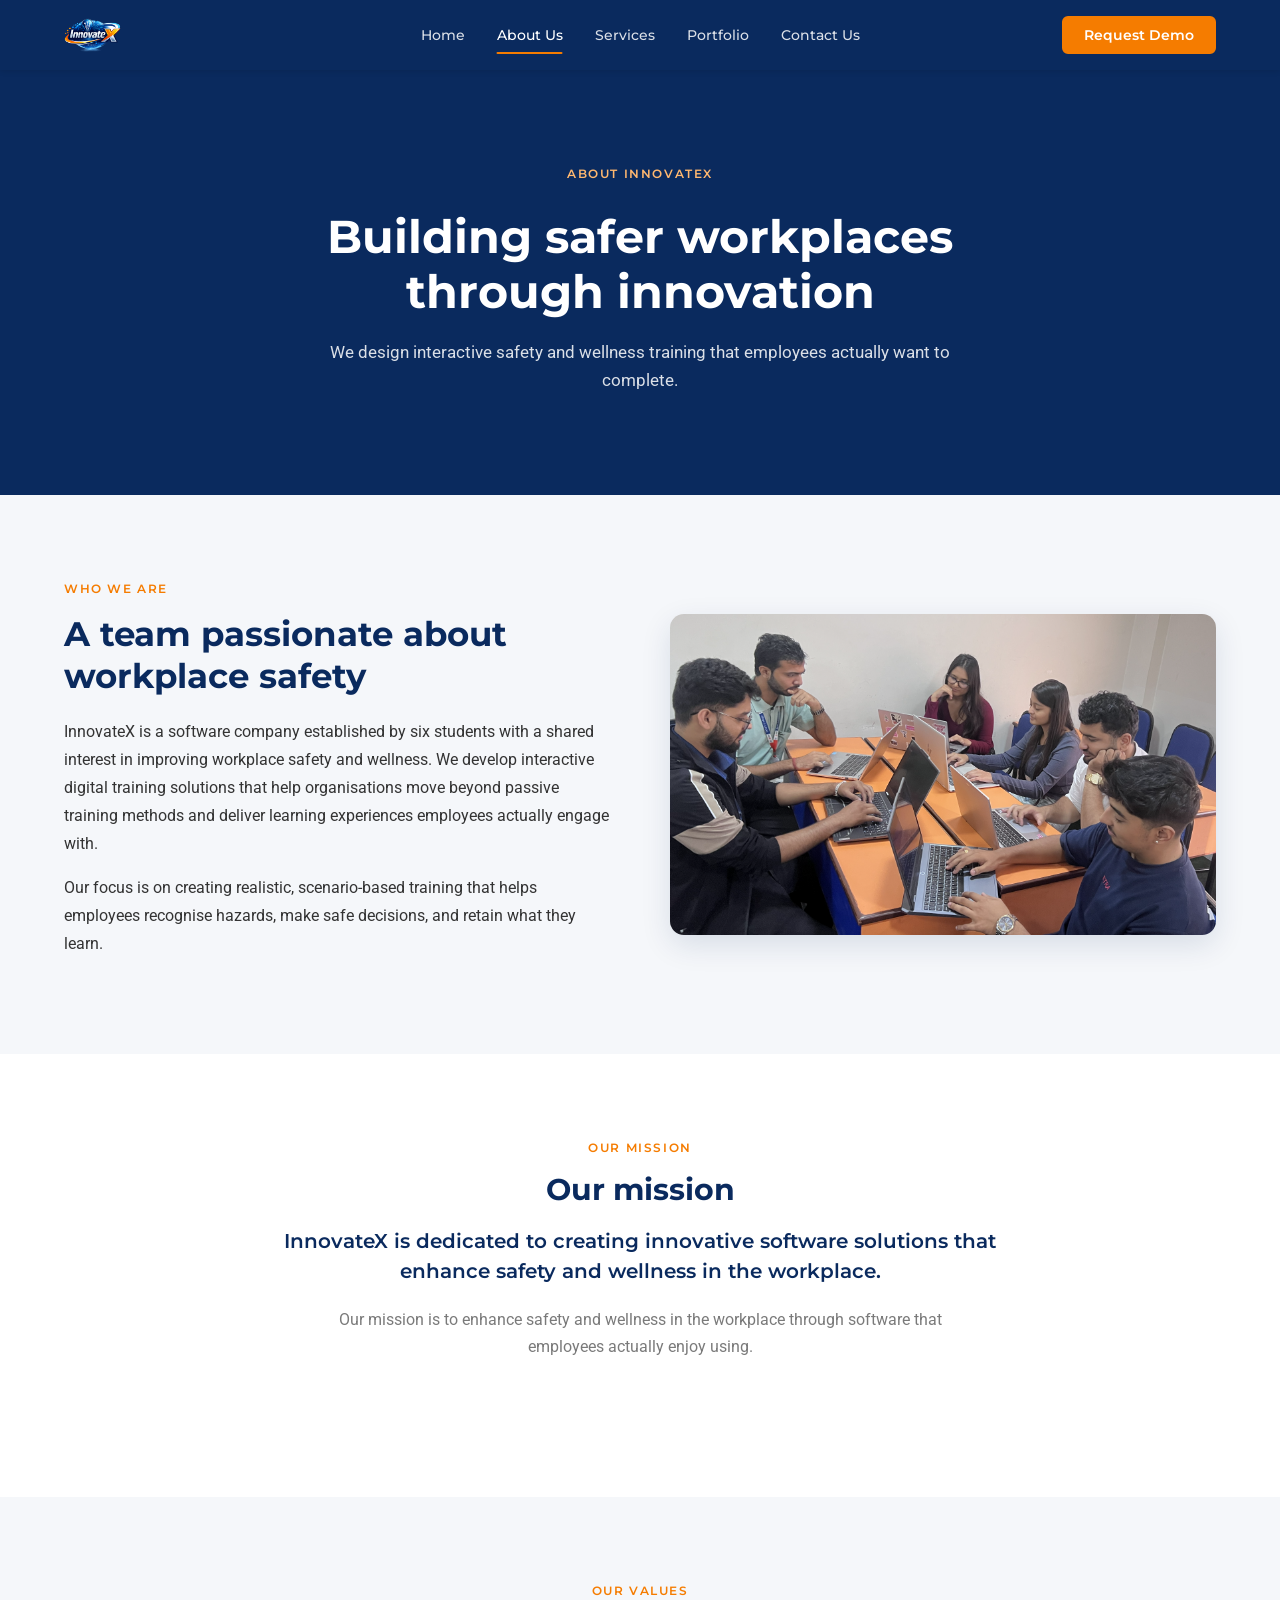
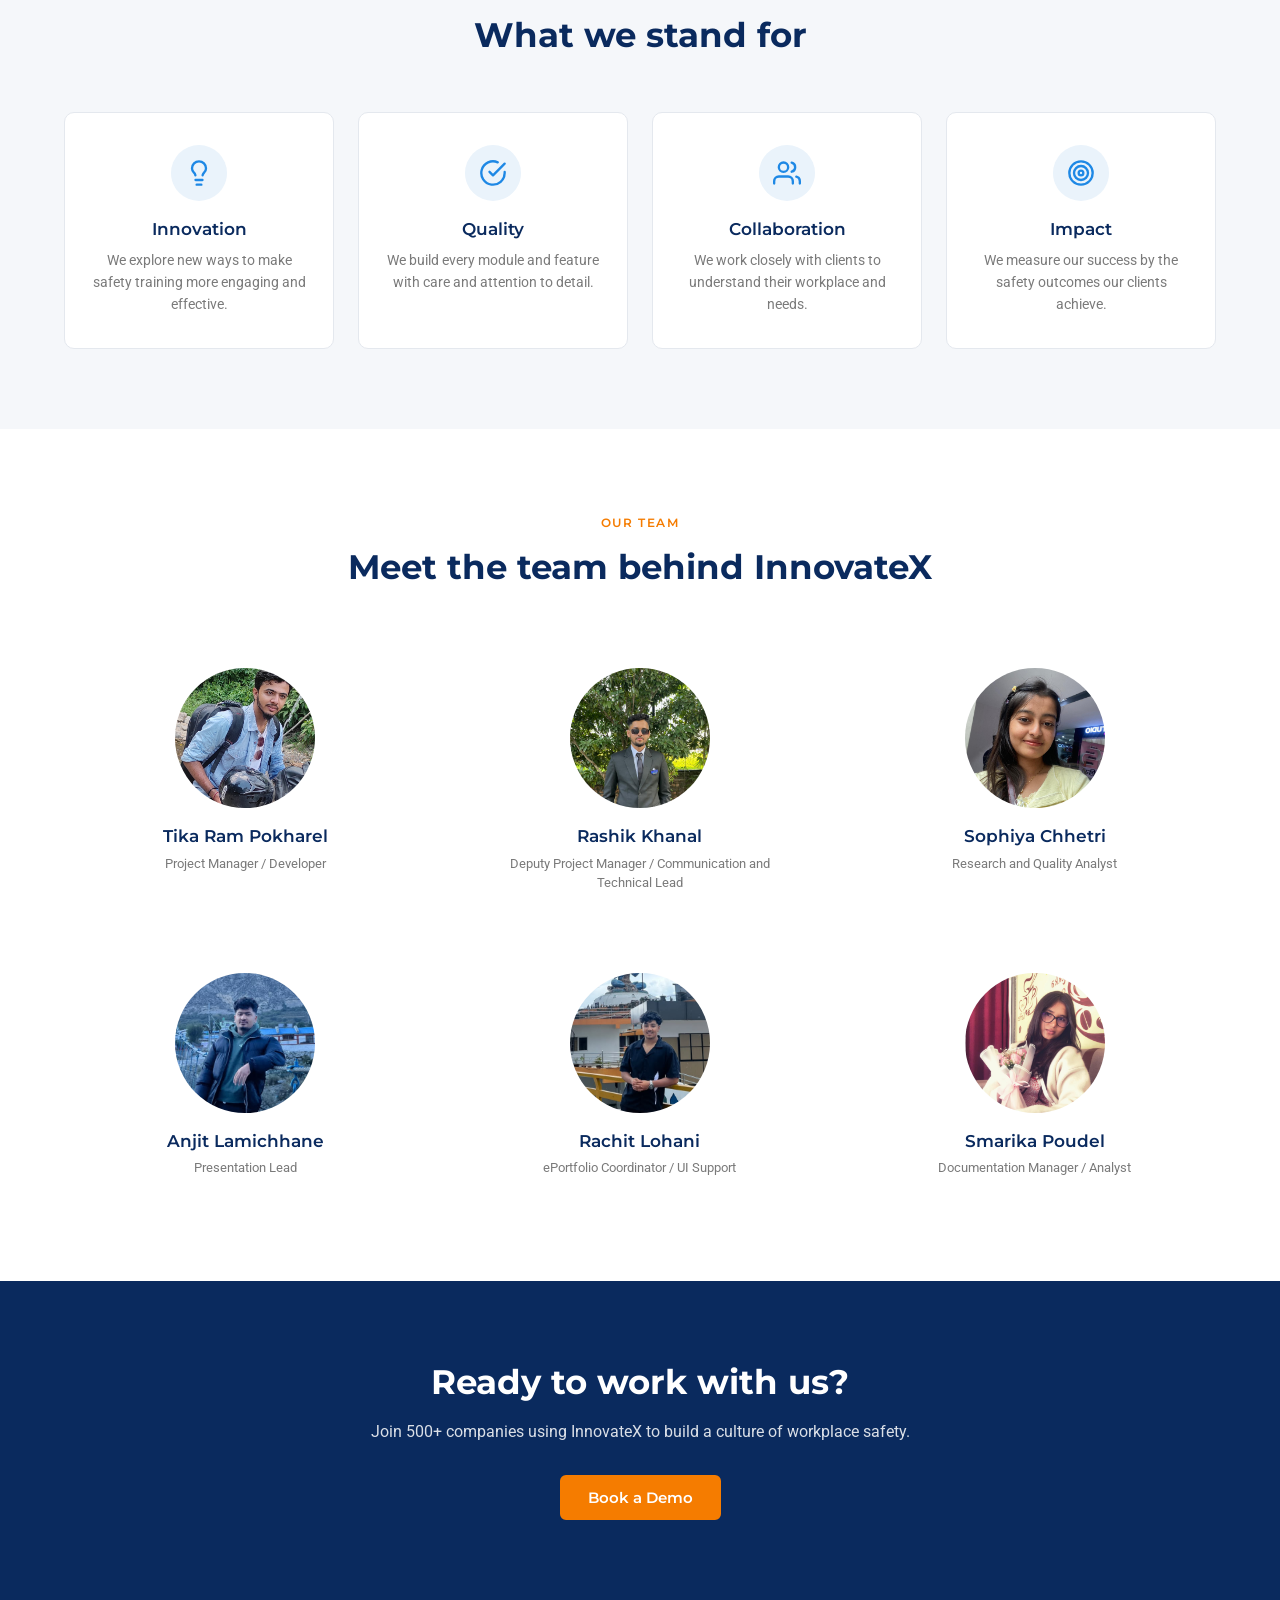
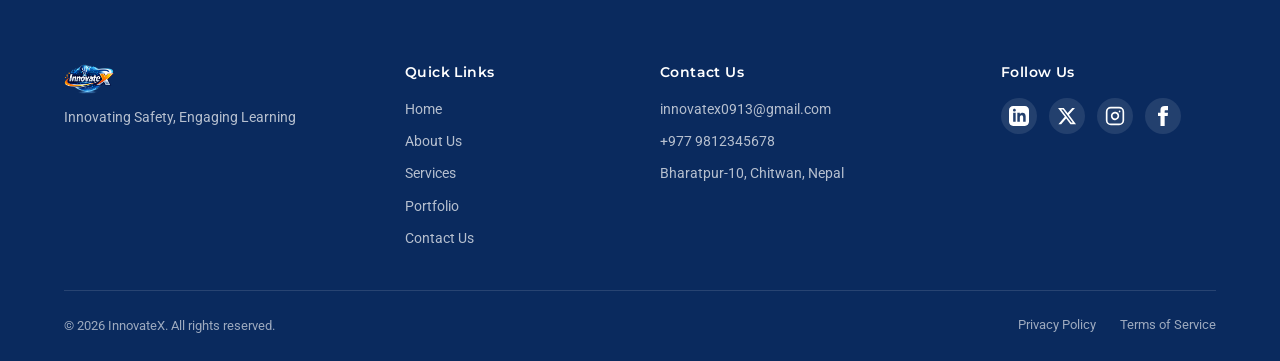
==== about.html @ 8f70d2c7 "Initial commit - InnovateX promotional website" ====
<!DOCTYPE html>
<html lang="en">
<head>
  <meta charset="UTF-8">
  <meta name="viewport" content="width=device-width, initial-scale=1.0">
  <meta name="description" content="Learn about InnovateX — a team of six students building interactive safety and wellness training solutions.">
  <title>About Us | InnovateX</title>

  <link rel="icon" type="image/png" href="assets/favicon.png">

  <link rel="preconnect" href="https://fonts.googleapis.com">
  <link rel="preconnect" href="https://fonts.gstatic.com" crossorigin>
  <link href="https://fonts.googleapis.com/css2?family=Montserrat:wght@600;700&family=Roboto:wght@400;500&display=swap" rel="stylesheet">

  <link rel="stylesheet" href="css/style.css">
  <link rel="stylesheet" href="css/responsive.css">
</head>
<body>

  <!-- Site Header -->
  <header class="site-header">
    <div class="header-inner">

      <a href="index.html" class="logo">
        <img src="assets/logo.png" alt="InnovateX Logo">
      </a>

      <nav class="main-nav" id="mainNav">
        <a href="index.html" class="nav-link">Home</a>
        <a href="about.html" class="nav-link active">About Us</a>
        <a href="services.html" class="nav-link">Services</a>
        <a href="portfolio.html" class="nav-link">Portfolio</a>
        <a href="contact.html" class="nav-link">Contact Us</a>
      </nav>

      <a href="contact.html?intent=demo" class="btn btn-primary btn-header">Request Demo</a>

      <button class="hamburger" id="hamburgerBtn" aria-label="Open menu">
        <span></span>
        <span></span>
        <span></span>
      </button>

    </div>
  </header>

  <main>

    <!-- Hero Section -->
    <section class="page-hero">
      <div class="container">
        <span class="section-label light">ABOUT INNOVATEX</span>
        <h1 class="page-hero-title">Building safer workplaces<br>through innovation</h1>
        <p class="page-hero-subtitle">
          We design interactive safety and wellness training that employees
          actually want to complete.
        </p>
      </div>
    </section>

    <!-- Who We Are Section -->
    <section class="who-we-are">
      <div class="container">
        <div class="two-column">

          <div class="two-column-text">
            <span class="section-label">WHO WE ARE</span>
            <h2 class="section-title">A team passionate about workplace safety</h2>
            <p>
              InnovateX is a software company established by six students with a shared
              interest in improving workplace safety and wellness. We develop interactive
              digital training solutions that help organisations move beyond passive
              training methods and deliver learning experiences employees actually engage with.
            </p>
            <p>
              Our focus is on creating realistic, scenario-based training that helps
              employees recognise hazards, make safe decisions, and retain what they learn.
            </p>
          </div>

          <div class="two-column-image">
            <img src="assets/images/about-team.png" alt="InnovateX team working on the training portal">
          </div>

        </div>
      </div>
    </section>

    <!-- Our Mission Section -->
    <section class="mission-section">
      <div class="container">
        <div class="section-header">
          <span class="section-label">OUR MISSION</span>
          <h2 class="mission-title">Our mission</h2>
          <p class="mission-statement">
            InnovateX is dedicated to creating innovative software solutions
            that enhance safety and wellness in the workplace.
          </p>
          <p class="mission-supporting">
            Our mission is to enhance safety and wellness in the workplace through
            software that employees actually enjoy using.
          </p>
        </div>
      </div>
    </section>

    <!-- Our Values Section -->
    <section class="values-section">
      <div class="container">

        <div class="section-header">
          <span class="section-label">OUR VALUES</span>
          <h2 class="section-title">What we stand for</h2>
        </div>

        <div class="values-grid">

          <div class="value-card">
            <div class="icon-box">
              <svg xmlns="http://www.w3.org/2000/svg" width="28" height="28" fill="none"
                   stroke="#1E88E5" stroke-width="2" stroke-linecap="round" stroke-linejoin="round"
                   viewBox="0 0 24 24">
                <path d="M9 18h6"/>
                <path d="M10 22h4"/>
                <path d="M15.09 14c.18-.98.65-1.74 1.41-2.5A4.65 4.65 0 0 0 18 8 6 6 0 0 0 6 8c0 1 .23 2.23 1.5 3.5A4.61 4.61 0 0 1 8.91 14"/>
              </svg>
            </div>
            <h3>Innovation</h3>
            <p>We explore new ways to make safety training more engaging and effective.</p>
          </div>

          <div class="value-card">
            <div class="icon-box">
              <svg xmlns="http://www.w3.org/2000/svg" width="28" height="28" fill="none"
                   stroke="#1E88E5" stroke-width="2" stroke-linecap="round" stroke-linejoin="round"
                   viewBox="0 0 24 24">
                <path d="M22 11.08V12a10 10 0 1 1-5.93-9.14"/>
                <polyline points="22 4 12 14.01 9 11.01"/>
              </svg>
            </div>
            <h3>Quality</h3>
            <p>We build every module and feature with care and attention to detail.</p>
          </div>

          <div class="value-card">
            <div class="icon-box">
              <svg xmlns="http://www.w3.org/2000/svg" width="28" height="28" fill="none"
                   stroke="#1E88E5" stroke-width="2" stroke-linecap="round" stroke-linejoin="round"
                   viewBox="0 0 24 24">
                <path d="M17 21v-2a4 4 0 0 0-4-4H5a4 4 0 0 0-4 4v2"/>
                <circle cx="9" cy="7" r="4"/>
                <path d="M23 21v-2a4 4 0 0 0-3-3.87"/>
                <path d="M16 3.13a4 4 0 0 1 0 7.75"/>
              </svg>
            </div>
            <h3>Collaboration</h3>
            <p>We work closely with clients to understand their workplace and needs.</p>
          </div>

          <div class="value-card">
            <div class="icon-box">
              <svg xmlns="http://www.w3.org/2000/svg" width="28" height="28" fill="none"
                   stroke="#1E88E5" stroke-width="2" stroke-linecap="round" stroke-linejoin="round"
                   viewBox="0 0 24 24">
                <circle cx="12" cy="12" r="10"/>
                <circle cx="12" cy="12" r="6"/>
                <circle cx="12" cy="12" r="2"/>
              </svg>
            </div>
            <h3>Impact</h3>
            <p>We measure our success by the safety outcomes our clients achieve.</p>
          </div>

        </div>

      </div>
    </section>

    <!-- Our Team Section -->
    <section class="team-section">
      <div class="container">

        <div class="section-header">
          <span class="section-label">OUR TEAM</span>
          <h2 class="section-title">Meet the team behind InnovateX</h2>
        </div>

        <div class="team-grid">

          <article class="team-card">
            <div class="team-photo">
              <img src="assets/images/team/tika.png" alt="Tika Ram Pokharel">
            </div>
            <h3>Tika Ram Pokharel</h3>
            <p>Project Manager / Developer</p>
          </article>

          <article class="team-card">
            <div class="team-photo">
              <img src="assets/images/team/rashik.png" alt="Rashik Khanal">
            </div>
            <h3>Rashik Khanal</h3>
            <p>Deputy Project Manager / Communication and Technical Lead</p>
          </article>

          <article class="team-card">
            <div class="team-photo">
              <img src="assets/images/team/sophiya.png" alt="Sophiya Chhetri">
            </div>
            <h3>Sophiya Chhetri</h3>
            <p>Research and Quality Analyst</p>
          </article>

          <article class="team-card">
            <div class="team-photo">
              <img src="assets/images/team/anjit.png" alt="Anjit Lamichhane">
            </div>
            <h3>Anjit Lamichhane</h3>
            <p>Presentation Lead</p>
          </article>

          <article class="team-card">
            <div class="team-photo">
              <img src="assets/images/team/rachit.png" alt="Rachit Lohani">
            </div>
            <h3>Rachit Lohani</h3>
            <p>ePortfolio Coordinator / UI Support</p>
          </article>

          <article class="team-card">
            <div class="team-photo">
              <img src="assets/images/team/smarika.png" alt="Smarika Poudel">
            </div>
            <h3>Smarika Poudel</h3>
            <p>Documentation Manager / Analyst</p>
          </article>

        </div>

      </div>
    </section>

    <!-- Call to Action Section -->
    <section class="cta-section">
      <div class="container">
        <h2>Ready to work with us?</h2>
        <p>Join 500+ companies using InnovateX to build a culture of workplace safety.</p>
        <a href="contact.html?intent=demo" class="btn btn-primary">Book a Demo</a>
      </div>
    </section>

  </main>

  <!-- Site Footer -->
  <footer class="site-footer">
    <div class="container">

      <div class="footer-grid">

        <div class="footer-brand">
          <img src="assets/logo.png" alt="InnovateX Logo" class="footer-logo">
          <p class="footer-tagline">Innovating Safety, Engaging Learning</p>
        </div>

        <div class="footer-column">
          <h4>Quick Links</h4>
          <ul>
            <li><a href="index.html">Home</a></li>
            <li><a href="about.html">About Us</a></li>
            <li><a href="services.html">Services</a></li>
            <li><a href="portfolio.html">Portfolio</a></li>
            <li><a href="contact.html">Contact Us</a></li>
          </ul>
        </div>

        <div class="footer-column">
          <h4>Contact Us</h4>
          <ul>
            <li><a href="mailto:innovatex0913@gmail.com">innovatex0913@gmail.com</a></li>
            <li><a href="tel:+9779812345678">+977 9812345678</a></li>
            <li>Bharatpur-10, Chitwan, Nepal</li>
          </ul>
        </div>

        <div class="footer-column">
          <h4>Follow Us</h4>
          <div class="social-icons">
            <a href="#" aria-label="LinkedIn">
              <svg xmlns="http://www.w3.org/2000/svg" width="20" height="20"
                   fill="currentColor" viewBox="0 0 24 24">
                <path d="M19 0h-14c-2.761 0-5 2.239-5 5v14c0 2.761 2.239 5 5 5h14c2.762 0 5-2.239 5-5v-14c0-2.761-2.238-5-5-5zm-11 19h-3v-11h3v11zm-1.5-12.268c-.966 0-1.75-.79-1.75-1.764s.784-1.764 1.75-1.764 1.75.79 1.75 1.764-.783 1.764-1.75 1.764zm13.5 12.268h-3v-5.604c0-3.368-4-3.113-4 0v5.604h-3v-11h3v1.765c1.396-2.586 7-2.777 7 2.476v6.759z"/>
              </svg>
            </a>
            <a href="#" aria-label="Twitter">
              <svg xmlns="http://www.w3.org/2000/svg" width="20" height="20"
                   fill="currentColor" viewBox="0 0 24 24">
                <path d="M18.244 2.25h3.308l-7.227 8.26 8.502 11.24H16.17l-5.214-6.817L4.99 21.75H1.68l7.73-8.835L1.254 2.25H8.08l4.713 6.231zm-1.161 17.52h1.833L7.084 4.126H5.117z"/>
              </svg>
            </a>
            <a href="#" aria-label="Instagram">
              <svg xmlns="http://www.w3.org/2000/svg" width="20" height="20"
                   fill="none" stroke="currentColor" stroke-width="2"
                   stroke-linecap="round" stroke-linejoin="round" viewBox="0 0 24 24">
                <rect x="2" y="2" width="20" height="20" rx="5" ry="5"/>
                <path d="M16 11.37A4 4 0 1 1 12.63 8 4 4 0 0 1 16 11.37z"/>
                <line x1="17.5" y1="6.5" x2="17.51" y2="6.5"/>
              </svg>
            </a>
            <a href="#" aria-label="Facebook">
              <svg xmlns="http://www.w3.org/2000/svg" width="20" height="20"
                   fill="currentColor" viewBox="0 0 24 24">
                <path d="M9 8h-3v4h3v12h5v-12h3.642l.358-4h-4v-1.667c0-.955.192-1.333 1.115-1.333h2.885v-5h-3.808c-3.596 0-5.192 1.583-5.192 4.615v3.385z"/>
              </svg>
            </a>
          </div>
        </div>

      </div>

      <div class="footer-bottom">
        <p>&copy; 2026 InnovateX. All rights reserved.</p>
        <div class="footer-bottom-links">
          <a href="#">Privacy Policy</a>
          <a href="#">Terms of Service</a>
        </div>
      </div>

    </div>
  </footer>

  <script src="js/script.js"></script>

</body>
</html>
---- css/style.css ----
/* InnovateX Promotional Website */
/* Main Stylesheet */

/* Google Fonts */
@import url('https://fonts.googleapis.com/css2?family=Montserrat:wght@600;700&family=Roboto:wght@400;500&display=swap');

/* CSS Variables */
:root {
  --deep-blue: #0A2A5E;
  --bright-blue: #1E88E5;
  --orange: #F57C00;
  --white: #FFFFFF;
  --light-grey: #F5F7FA;
  --dark-grey: #333333;
  --mid-grey: #7A7A7A;
  --border-grey: #E4E8EE;

  --font-heading: 'Montserrat', sans-serif;
  --font-body: 'Roboto', sans-serif;

  --container-width: 1200px;
  --section-padding: 80px;

  --radius-sm: 6px;
  --radius-md: 10px;
  --radius-lg: 14px;
  --shadow-sm: 0 2px 6px rgba(10, 42, 94, 0.06);
  --shadow-md: 0 4px 16px rgba(10, 42, 94, 0.08);
  --shadow-lg: 0 10px 30px rgba(10, 42, 94, 0.12);

  --transition-fast: 0.2s ease;
  --transition-med: 0.3s ease;
}

/* Reset and Base */
* {
  margin: 0;
  padding: 0;
  box-sizing: border-box;
}

html {
  scroll-behavior: smooth;
}

body {
  font-family: var(--font-body);
  font-size: 16px;
  line-height: 1.6;
  color: var(--dark-grey);
  background-color: var(--white);
  -webkit-font-smoothing: antialiased;
}

img {
  max-width: 100%;
  height: auto;
  display: block;
}

a {
  text-decoration: none;
  color: inherit;
  transition: color var(--transition-fast);
}

ul {
  list-style: none;
}

button {
  font-family: inherit;
  cursor: pointer;
  border: none;
  background: none;
}

/* Typography */
h1, h2, h3, h4, h5, h6 {
  font-family: var(--font-heading);
  font-weight: 700;
  color: var(--deep-blue);
  line-height: 1.25;
}

h1 { font-size: 48px; }
h2 { font-size: 36px; }
h3 { font-size: 22px; font-weight: 600; }
h4 { font-size: 18px; font-weight: 600; }

p {
  color: var(--dark-grey);
  line-height: 1.7;
}

/* Layout Helpers */
.container {
  max-width: var(--container-width);
  margin: 0 auto;
  padding: 0 24px;
  width: 100%;
}

section {
  padding: var(--section-padding) 0;
}

.section-header {
  text-align: center;
  max-width: 720px;
  margin: 0 auto 56px;
}

.section-header-left {
  text-align: left;
  max-width: 720px;
  margin-bottom: 40px;
}

.section-label {
  display: inline-block;
  font-family: var(--font-heading);
  font-weight: 600;
  font-size: 12px;
  letter-spacing: 1.6px;
  text-transform: uppercase;
  color: var(--orange);
  margin-bottom: 14px;
}

.section-label.light {
  color: #FFB870;
}

.section-title {
  font-size: 34px;
  font-weight: 700;
  color: var(--deep-blue);
  margin-bottom: 14px;
}

.section-subtitle {
  font-size: 16px;
  color: var(--mid-grey);
  line-height: 1.7;
}

.section-cta {
  text-align: center;
  margin-top: 48px;
}

/* Buttons */
.btn {
  display: inline-flex;
  align-items: center;
  justify-content: center;
  font-family: var(--font-heading);
  font-weight: 600;
  font-size: 15px;
  padding: 13px 26px;
  border-radius: var(--radius-sm);
  transition: all var(--transition-fast);
  text-align: center;
  cursor: pointer;
  line-height: 1;
}

.btn-primary {
  background-color: var(--orange);
  color: var(--white);
  border: 2px solid var(--orange);
}

.btn-primary:hover {
  background-color: #E06D00;
  border-color: #E06D00;
  transform: translateY(-1px);
}

.btn-secondary {
  background-color: var(--bright-blue);
  color: var(--white);
  border: 2px solid var(--bright-blue);
}

.btn-secondary:hover {
  background-color: #1570C4;
  border-color: #1570C4;
  transform: translateY(-1px);
}

.btn-outline-light {
  background: transparent;
  color: var(--white);
  border: 2px solid rgba(255, 255, 255, 0.7);
}

.btn-outline-light:hover {
  background: rgba(255, 255, 255, 0.1);
  border-color: var(--white);
}

.btn-header {
  padding: 10px 20px;
  font-size: 14px;
}

/* Site Header */
.site-header {
  position: sticky;
  top: 0;
  z-index: 100;
  background-color: var(--deep-blue);
  box-shadow: 0 1px 6px rgba(0, 0, 0, 0.12);
}

.header-inner {
  max-width: var(--container-width);
  margin: 0 auto;
  padding: 16px 24px;
  display: flex;
  align-items: center;
  justify-content: space-between;
  gap: 24px;
  position: relative;
}

.logo img {
  height: 34px;
  width: auto;
}

/* Navbar centered in the header */
.main-nav {
  position: absolute;
  left: 50%;
  transform: translateX(-50%);
  display: flex;
  align-items: center;
  gap: 32px;
}

.nav-link {
  font-family: var(--font-heading);
  font-weight: 500;
  font-size: 14px;
  color: rgba(255, 255, 255, 0.85);
  position: relative;
  padding: 4px 0;
}

.nav-link:hover {
  color: var(--white);
}

.nav-link.active {
  color: var(--white);
}

.nav-link.active::after {
  content: "";
  position: absolute;
  left: 0;
  right: 0;
  bottom: -4px;
  height: 2px;
  background-color: var(--orange);
  border-radius: 2px;
}

/* Mobile Hamburger */
.hamburger {
  display: none;
  flex-direction: column;
  gap: 4px;
  padding: 6px;
}

.hamburger span {
  width: 22px;
  height: 2px;
  background: var(--white);
  border-radius: 2px;
  transition: all var(--transition-fast);
}

/* Hero Section (Home) */
.hero {
  background-color: var(--deep-blue);
  color: var(--white);
  padding: 100px 0 120px;
  position: relative;
  overflow: hidden;
}

.hero-inner {
  max-width: var(--container-width);
  margin: 0 auto;
  padding: 0 24px;
  display: grid;
  grid-template-columns: 1.1fr 1fr;
  align-items: center;
  gap: 60px;
}

.hero-content {
  max-width: 560px;
}

.hero-title {
  font-size: 54px;
  font-weight: 700;
  line-height: 1.15;
  color: var(--white);
  margin-bottom: 20px;
}

.hero-subtitle {
  font-size: 17px;
  line-height: 1.7;
  color: rgba(255, 255, 255, 0.85);
  margin-bottom: 32px;
  max-width: 500px;
}

.hero-buttons {
  display: flex;
  gap: 14px;
  flex-wrap: wrap;
}

.hero-buttons-center {
  justify-content: center;
  margin-top: 30px;
}

.hero-image {
  display: flex;
  justify-content: center;
  align-items: center;
}

.hero-image img {
  width: 100%;
  max-width: 560px;
  height: auto;
  border-radius: var(--radius-lg);
  box-shadow: 0 20px 50px rgba(0, 0, 0, 0.25);
}

/* Page Hero (About, Services, Portfolio, Contact) */
.page-hero {
  background-color: var(--deep-blue);
  color: var(--white);
  text-align: center;
  padding: 90px 0 100px;
}

.page-hero .section-label {
  color: #FFB870;
}

.page-hero-title {
  font-size: 46px;
  font-weight: 700;
  color: var(--white);
  margin: 12px 0 18px;
  line-height: 1.2;
}

.page-hero-subtitle {
  font-size: 17px;
  color: rgba(255, 255, 255, 0.85);
  max-width: 620px;
  margin: 0 auto;
  line-height: 1.7;
}

/* Stats Section (Home) */
.stats {
  background-color: var(--white);
  padding: 60px 0;
  border-bottom: 1px solid var(--border-grey);
}

.stats-grid {
  display: grid;
  grid-template-columns: repeat(4, 1fr);
  gap: 24px;
  text-align: center;
}

.stat-item {
  display: flex;
  flex-direction: column;
  gap: 6px;
}

.stat-number {
  font-family: var(--font-heading);
  font-weight: 700;
  font-size: 34px;
  color: var(--deep-blue);
}

.stat-label {
  font-size: 13px;
  font-weight: 500;
  color: var(--mid-grey);
  text-transform: uppercase;
  letter-spacing: 0.6px;
}

/* Solutions Section (Home and Services) */
.solutions {
  background-color: var(--white);
}

.solutions-grid {
  display: grid;
  grid-template-columns: repeat(3, 1fr);
  gap: 28px;
}

.solution-card {
  background: var(--white);
  border: 1px solid var(--border-grey);
  border-radius: var(--radius-md);
  padding: 36px 28px;
  text-align: center;
  transition: all var(--transition-med);
}

.solution-card:hover {
  box-shadow: var(--shadow-lg);
  transform: translateY(-4px);
  border-color: transparent;
}

.solution-card .icon-box {
  width: 60px;
  height: 60px;
  background-color: #EAF3FB;
  border-radius: 50%;
  display: flex;
  align-items: center;
  justify-content: center;
  margin: 0 auto 20px;
}

.solution-card h3 {
  margin-bottom: 10px;
  color: var(--deep-blue);
}

.solution-card p {
  font-size: 15px;
  color: var(--mid-grey);
}

/* Why Choose Section (Home) */
.why-choose {
  background-color: var(--light-grey);
}

.why-grid {
  display: grid;
  grid-template-columns: repeat(3, 1fr);
  gap: 32px;
}

.why-item {
  text-align: center;
}

.why-item .icon-box {
  width: 56px;
  height: 56px;
  border-radius: var(--radius-sm);
  display: flex;
  align-items: center;
  justify-content: center;
  margin-bottom: 18px;
}

.icon-box.orange {
  background-color: #FFF1E0;
}

.why-item h3 {
  margin-bottom: 8px;
  font-size: 18px;
  color: var(--deep-blue);
}

.why-item p {
  font-size: 15px;
  color: var(--mid-grey);
}

/* Call to Action Section */
.cta-section {
  background-color: var(--deep-blue);
  color: var(--white);
  text-align: center;
  padding: 80px 0;
}

.cta-section h2 {
  color: var(--white);
  font-size: 34px;
  margin-bottom: 14px;
}

.cta-section p {
  color: rgba(255, 255, 255, 0.85);
  font-size: 16px;
  margin-bottom: 30px;
}

/* Site Footer */
.site-footer {
  background-color: var(--deep-blue);
  color: rgba(255, 255, 255, 0.85);
  padding: 64px 0 24px;
}

.footer-grid {
  display: grid;
  grid-template-columns: 1.4fr 1fr 1.4fr 1fr;
  gap: 40px;
  padding-bottom: 40px;
  border-bottom: 1px solid rgba(255, 255, 255, 0.12);
}

.footer-brand {
  max-width: 260px;
}

.footer-logo {
  height: 30px;
  margin-bottom: 12px;
}

.footer-tagline {
  font-size: 14px;
  color: rgba(255, 255, 255, 0.7);
  line-height: 1.6;
}

.footer-column h4 {
  font-family: var(--font-heading);
  font-size: 14px;
  font-weight: 600;
  color: var(--white);
  margin-bottom: 16px;
  letter-spacing: 0.4px;
}

.footer-column ul {
  display: flex;
  flex-direction: column;
  gap: 10px;
}

.footer-column ul li a,
.footer-column ul li {
  font-size: 14px;
  color: rgba(255, 255, 255, 0.7);
  transition: color var(--transition-fast);
}

.footer-column ul li a:hover {
  color: var(--orange);
}

.social-icons {
  display: flex;
  gap: 12px;
}

.social-icons a {
  width: 36px;
  height: 36px;
  border-radius: 50%;
  background-color: rgba(255, 255, 255, 0.1);
  display: flex;
  align-items: center;
  justify-content: center;
  color: var(--white);
  transition: all var(--transition-fast);
}

.social-icons a:hover {
  background-color: var(--orange);
}

.footer-bottom {
  display: flex;
  justify-content: space-between;
  align-items: center;
  gap: 20px;
  padding-top: 24px;
  flex-wrap: wrap;
}

.footer-bottom p {
  font-size: 13px;
  color: rgba(255, 255, 255, 0.6);
}

.footer-bottom-links {
  display: flex;
  gap: 24px;
}

.footer-bottom-links a {
  font-size: 13px;
  color: rgba(255, 255, 255, 0.6);
}

.footer-bottom-links a:hover {
  color: var(--orange);
}

/* About Page Sections */
.who-we-are {
  background-color: var(--light-grey);
}

.two-column {
  display: grid;
  grid-template-columns: 1fr 1fr;
  gap: 60px;
  align-items: center;
}

.two-column-text .section-title {
  margin-bottom: 20px;
}

.two-column-text p {
  font-size: 16px;
  color: var(--dark-grey);
  margin-bottom: 16px;
  line-height: 1.75;
}

.two-column-image img {
  width: 100%;
  border-radius: var(--radius-lg);
  box-shadow: var(--shadow-lg);
}

.mission-section {
  background-color: var(--white);
}

.mission-title {
  font-size: 30px;
  margin-bottom: 18px;
}

.mission-statement {
  font-family: var(--font-heading);
  font-weight: 600;
  font-size: 20px;
  color: var(--deep-blue);
  line-height: 1.5;
  max-width: 760px;
  margin: 0 auto 20px;
}

.mission-supporting {
  font-size: 16px;
  color: var(--mid-grey);
  max-width: 620px;
  margin: 0 auto;
}

.values-section {
  background-color: var(--light-grey);
}

.values-grid {
  display: grid;
  grid-template-columns: repeat(4, 1fr);
  gap: 24px;
}

.value-card {
  background: var(--white);
  border: 1px solid var(--border-grey);
  border-radius: var(--radius-md);
  padding: 32px 24px;
  text-align: center;
  transition: all var(--transition-med);
}

.value-card:hover {
  box-shadow: var(--shadow-lg);
  transform: translateY(-4px);
  border-color: transparent;
}

.value-card .icon-box {
  width: 56px;
  height: 56px;
  background-color: #EAF3FB;
  border-radius: 50%;
  display: flex;
  align-items: center;
  justify-content: center;
  margin: 0 auto 18px;
}

.value-card h3 {
  font-size: 17px;
  margin-bottom: 8px;
  color: var(--deep-blue);
}

.value-card p {
  font-size: 14px;
  color: var(--mid-grey);
  line-height: 1.6;
}

.team-section {
  background-color: var(--white);
}

.team-grid {
  display: grid;
  grid-template-columns: repeat(3, 1fr);
  gap: 32px;
}

.team-card {
  text-align: center;
  padding: 24px;
  border-radius: var(--radius-md);
  transition: all var(--transition-med);
}

.team-card:hover {
  box-shadow: var(--shadow-md);
}

.team-photo {
  width: 140px;
  height: 140px;
  margin: 0 auto 18px;
  border-radius: 50%;
  overflow: hidden;
  background-color: #EAF3FB;
  display: flex;
  align-items: center;
  justify-content: center;
}

.team-photo img {
  width: 100%;
  height: 100%;
  object-fit: cover;
}

.team-card h3 {
  font-size: 17px;
  margin-bottom: 6px;
  color: var(--deep-blue);
}

.team-card p {
  font-size: 13px;
  color: var(--mid-grey);
  line-height: 1.5;
}

/* Services Page Sections */
.process-section {
  background-color: var(--white);
}

.process-grid {
  display: grid;
  grid-template-columns: repeat(4, 1fr);
  gap: 28px;
}

.process-step {
  text-align: center;
  padding: 24px 16px;
}

.process-number {
  width: 56px;
  height: 56px;
  border-radius: 50%;
  background-color: var(--bright-blue);
  color: var(--white);
  font-family: var(--font-heading);
  font-weight: 700;
  font-size: 22px;
  display: flex;
  align-items: center;
  justify-content: center;
  margin: 0 auto 18px;
}

.process-step h3 {
  font-size: 17px;
  margin-bottom: 8px;
  color: var(--deep-blue);
}

.process-step p {
  font-size: 14px;
  color: var(--mid-grey);
  line-height: 1.6;
}

.feature-list {
  display: flex;
  flex-direction: column;
  gap: 20px;
  margin-top: 24px;
}

.feature-item {
  display: flex;
  gap: 14px;
  align-items: flex-start;
}

.feature-icon {
  width: 32px;
  height: 32px;
  border-radius: 50%;
  background-color: #FFF1E0;
  display: flex;
  align-items: center;
  justify-content: center;
  flex-shrink: 0;
  margin-top: 2px;
}

.feature-text h4 {
  font-size: 16px;
  margin-bottom: 4px;
  color: var(--deep-blue);
}

.feature-text p {
  font-size: 14px;
  color: var(--mid-grey);
  line-height: 1.6;
  margin: 0;
}

/* Testimonials Section */
.testimonials-section {
  background-color: var(--light-grey);
}

.testimonials-grid {
  display: grid;
  grid-template-columns: repeat(2, 1fr);
  gap: 28px;
  max-width: 900px;
  margin: 0 auto;
}

.testimonials-grid-3 {
  grid-template-columns: repeat(3, 1fr);
  max-width: 100%;
}

.testimonial-card {
  background-color: var(--white);
  border: 1px solid var(--border-grey);
  border-radius: var(--radius-md);
  padding: 32px 28px;
  transition: all var(--transition-med);
}

.testimonial-card:hover {
  box-shadow: var(--shadow-md);
}

.testimonial-quote {
  font-size: 15px;
  line-height: 1.7;
  color: var(--dark-grey);
  margin-bottom: 20px;
  font-style: italic;
}

.testimonial-author {
  display: flex;
  flex-direction: column;
  gap: 2px;
}

.testimonial-author strong {
  font-family: var(--font-heading);
  font-size: 14px;
  color: var(--deep-blue);
}

.testimonial-author span {
  font-size: 13px;
  color: var(--mid-grey);
}

/* Portfolio Page Sections */
.featured-project {
  background-color: var(--white);
}

.project-tags {
  display: flex;
  flex-wrap: wrap;
  gap: 10px;
  margin: 22px 0;
}

.tag {
  display: inline-block;
  font-family: var(--font-heading);
  font-size: 12px;
  font-weight: 600;
  letter-spacing: 0.4px;
  color: var(--bright-blue);
  background-color: #EAF3FB;
  padding: 5px 12px;
  border-radius: 999px;
  text-transform: uppercase;
}

.projects-section {
  background-color: var(--light-grey);
}

.projects-grid {
  display: grid;
  grid-template-columns: repeat(3, 1fr);
  gap: 28px;
}

.project-card {
  background-color: var(--white);
  border: 1px solid var(--border-grey);
  border-radius: var(--radius-md);
  overflow: hidden;
  transition: all var(--transition-med);
}

.project-card:hover {
  box-shadow: var(--shadow-lg);
  transform: translateY(-4px);
  border-color: transparent;
}

.project-image {
  width: 100%;
  height: 180px;
  overflow: hidden;
  background-color: #EAF3FB;
}

.project-image img {
  width: 100%;
  height: 100%;
  object-fit: cover;
  display: block;
  transition: transform var(--transition-med);
}

.project-card:hover .project-image img {
  transform: scale(1.05);
}

.project-content {
  padding: 24px;
}

.project-content .tag {
  margin-bottom: 12px;
}

.project-content h3 {
  font-size: 18px;
  margin-bottom: 8px;
  color: var(--deep-blue);
}

.project-content p {
  font-size: 14px;
  color: var(--mid-grey);
  line-height: 1.6;
}

.case-study-section {
  background-color: var(--white);
}

.stats-inline {
  display: flex;
  gap: 32px;
  margin: 26px 0 30px;
  flex-wrap: wrap;
}

.stat-inline-item {
  display: flex;
  flex-direction: column;
  gap: 4px;
}

.stat-inline-number {
  font-family: var(--font-heading);
  font-weight: 700;
  font-size: 28px;
  color: var(--orange);
  line-height: 1;
}

.stat-inline-label {
  font-size: 12px;
  color: var(--mid-grey);
  text-transform: uppercase;
  letter-spacing: 0.4px;
  font-weight: 500;
}

/* Contact Page Sections */
.contact-section {
  background-color: var(--white);
}

.contact-header {
  text-align: center;
  max-width: 720px;
  margin: 0 auto 50px;
}

.contact-grid {
  display: grid;
  grid-template-columns: 1.3fr 1fr;
  gap: 60px;
  align-items: start;
}

.contact-form {
  display: flex;
  flex-direction: column;
  gap: 20px;
}

.form-group {
  display: flex;
  flex-direction: column;
  gap: 8px;
}

.form-row {
  display: grid;
  grid-template-columns: 1fr 1fr;
  gap: 20px;
}

.form-group label {
  font-family: var(--font-heading);
  font-size: 13px;
  font-weight: 600;
  color: var(--deep-blue);
  letter-spacing: 0.3px;
}

.form-group input,
.form-group textarea {
  font-family: var(--font-body);
  font-size: 15px;
  color: var(--dark-grey);
  background-color: var(--white);
  border: 1px solid var(--border-grey);
  border-radius: var(--radius-sm);
  padding: 12px 16px;
  transition: border-color var(--transition-fast);
  width: 100%;
}

.form-group input:focus,
.form-group textarea:focus {
  outline: none;
  border-color: var(--bright-blue);
  box-shadow: 0 0 0 3px rgba(30, 136, 229, 0.1);
}

.form-group textarea {
  resize: vertical;
  min-height: 120px;
}

.contact-form .btn {
  align-self: flex-start;
  margin-top: 8px;
}

.form-status {
  font-size: 14px;
  margin-top: 8px;
  min-height: 20px;
}

.form-status.success {
  color: #27AE60;
}

.form-status.error {
  color: #E74C3C;
}

.contact-info {
  background-color: var(--light-grey);
  border-radius: var(--radius-lg);
  padding: 40px 34px;
}

.contact-info-title {
  font-size: 22px;
  margin: 12px 0 26px;
  color: var(--deep-blue);
}

.contact-info-list {
  display: flex;
  flex-direction: column;
  gap: 22px;
}

.contact-info-item {
  display: flex;
  gap: 14px;
  align-items: flex-start;
}

.contact-icon {
  width: 40px;
  height: 40px;
  border-radius: 50%;
  background-color: #EAF3FB;
  display: flex;
  align-items: center;
  justify-content: center;
  flex-shrink: 0;
}

.contact-info-text {
  display: flex;
  flex-direction: column;
  gap: 2px;
}

.contact-info-label {
  font-family: var(--font-heading);
  font-size: 12px;
  font-weight: 600;
  color: var(--mid-grey);
  text-transform: uppercase;
  letter-spacing: 0.5px;
}

.contact-info-text a,
.contact-info-text span {
  font-size: 15px;
  color: var(--deep-blue);
  font-weight: 500;
  transition: color var(--transition-fast);
}

.contact-info-text a:hover {
  color: var(--orange);
}

.contact-social {
  margin-top: 32px;
  padding-top: 26px;
  border-top: 1px solid var(--border-grey);
}

.contact-social h4 {
  font-family: var(--font-heading);
  font-size: 13px;
  font-weight: 600;
  color: var(--deep-blue);
  margin-bottom: 14px;
  letter-spacing: 0.4px;
}

/* Fix social icons in contact section (light background) */
.contact-social-icons a {
  background-color: #EAF3FB;
  color: var(--bright-blue);
}

.contact-social-icons a:hover {
  background-color: var(--orange);
  color: var(--white);
}

/* Map Section */
.map-section {
  background-color: var(--light-grey);
}

.map-wrapper {
  border-radius: var(--radius-lg);
  overflow: hidden;
  box-shadow: var(--shadow-md);
  max-width: 1000px;
  margin: 0 auto;
}

.map-wrapper iframe {
  display: block;
  width: 100%;
}

/* FAQ Section */
.faq-section {
  background-color: var(--white);
}

.faq-grid {
  display: grid;
  grid-template-columns: repeat(2, 1fr);
  gap: 24px;
}

.faq-card {
  background-color: var(--white);
  border: 1px solid var(--border-grey);
  border-radius: var(--radius-md);
  padding: 28px;
  transition: all var(--transition-med);
}

.faq-card:hover {
  box-shadow: var(--shadow-md);
  border-color: transparent;
}

.faq-card h3 {
  font-size: 16px;
  margin-bottom: 10px;
  color: var(--deep-blue);
}

.faq-card p {
  font-size: 14px;
  color: var(--mid-grey);
  line-height: 1.65;
}

/* Utility Classes */
.text-center { text-align: center; }
.mb-0 { margin-bottom: 0; }
.mt-0 { margin-top: 0; }
---- css/responsive.css ----
/* InnovateX Promotional Website */
/* Responsive Stylesheet */

/* ---------- Large Tablet (max-width: 1024px) ---------- */
@media (max-width: 1024px) {

  h1 { font-size: 40px; }
  h2 { font-size: 30px; }
  h3 { font-size: 20px; }

  .section-title { font-size: 28px; }

  .hero-title { font-size: 44px; }
  .page-hero-title { font-size: 36px; }

  .hero-inner {
    gap: 40px;
  }

  .footer-grid {
    grid-template-columns: 1.4fr 1fr 1fr;
    gap: 32px;
  }

  .footer-brand {
    grid-column: 1 / -1;
    max-width: 100%;
    margin-bottom: 12px;
  }

  .values-grid {
    grid-template-columns: repeat(2, 1fr);
  }

  .team-grid {
    grid-template-columns: repeat(3, 1fr);
    gap: 24px;
  }

  .process-grid {
    grid-template-columns: repeat(2, 1fr);
    gap: 24px;
  }

  .projects-grid {
    grid-template-columns: repeat(2, 1fr);
  }

  .contact-grid {
    gap: 40px;
  }

}

/* ---------- Tablet (max-width: 768px) ---------- */
@media (max-width: 768px) {

  h1 { font-size: 32px; }
  h2 { font-size: 26px; }
  h3 { font-size: 18px; }

  section {
    padding: 60px 0;
  }

  .section-header {
    margin-bottom: 40px;
  }

  .section-title { font-size: 24px; }
  .section-subtitle { font-size: 15px; }

  .hero-title { font-size: 34px; }
  .hero-subtitle { font-size: 15px; }
  .page-hero-title { font-size: 28px; }
  .page-hero-subtitle { font-size: 15px; }

  .page-hero {
    padding: 70px 0 80px;
  }

  .hero {
    padding: 70px 0 80px;
  }

  /* Header and Navigation */
  .header-inner {
    padding: 14px 20px;
  }

  .main-nav {
    position: absolute;
    top: 100%;
    left: 0;
    right: 0;
    transform: none;
    flex-direction: column;
    align-items: flex-start;
    gap: 0;
    background-color: var(--deep-blue);
    padding: 12px 0;
    border-top: 1px solid rgba(255, 255, 255, 0.1);
    display: none;
    box-shadow: 0 8px 20px rgba(0, 0, 0, 0.15);
  }

  .main-nav.open {
    display: flex;
  }

  .main-nav .nav-link {
    width: 100%;
    padding: 12px 24px;
    font-size: 15px;
  }

  .main-nav .nav-link.active::after {
    display: none;
  }

  .main-nav .nav-link.active {
    background-color: rgba(255, 255, 255, 0.05);
    border-left: 3px solid var(--orange);
  }

  .hamburger {
    display: flex;
  }

  .btn-header {
    display: none;
  }

  /* Hero */
  .hero-inner {
    grid-template-columns: 1fr;
    gap: 40px;
    text-align: center;
  }

  .hero-content {
    max-width: 100%;
  }

  .hero-buttons {
    justify-content: center;
  }

  .hero-image {
    order: -1;
  }

  .hero-image img {
    max-width: 420px;
    margin: 0 auto;
  }

  /* Stats */
  .stats-grid {
    grid-template-columns: repeat(2, 1fr);
    gap: 32px 16px;
  }

  .stat-number { font-size: 28px; }

  /* Solutions */
  .solutions-grid {
    grid-template-columns: 1fr;
    gap: 20px;
  }

  /* Why Choose */
  .why-grid {
    grid-template-columns: 1fr;
    gap: 36px;
  }

  .why-item {
    text-align: center;
  }

  .why-item .icon-box {
    margin: 0 auto 16px;
  }

  /* CTA Section */
  .cta-section {
    padding: 60px 0;
  }

  .cta-section h2 {
    font-size: 26px;
  }

  /* Two Column Layouts */
  .two-column {
    grid-template-columns: 1fr;
    gap: 36px;
  }

  .two-column-image {
    order: -1;
  }

  .two-column-image img {
    max-width: 480px;
    margin: 0 auto;
  }

  /* Mission */
  .mission-statement {
    font-size: 18px;
  }

  .mission-title {
    font-size: 24px;
  }

  /* Values */
  .values-grid {
    grid-template-columns: repeat(2, 1fr);
    gap: 16px;
  }

  /* Team */
  .team-grid {
    grid-template-columns: repeat(2, 1fr);
    gap: 20px;
  }

  .team-photo {
    width: 110px;
    height: 110px;
  }

  .team-card h3 {
    font-size: 15px;
  }

  .team-card p {
    font-size: 12px;
  }

  /* Process */
  .process-grid {
    grid-template-columns: 1fr;
    gap: 24px;
  }

  /* Feature List */
  .feature-item {
    gap: 12px;
  }

  /* Testimonials */
  .testimonials-grid,
  .testimonials-grid-3 {
    grid-template-columns: 1fr;
    gap: 20px;
  }

  /* Projects */
  .projects-grid {
    grid-template-columns: 1fr;
    gap: 20px;
  }

  /* Portfolio Featured */
  .featured-project {
    text-align: left;
  }

  /* Stats Inline */
  .stats-inline {
    gap: 24px;
  }

  .stat-inline-number { font-size: 24px; }

  /* Contact */
  .contact-grid {
    grid-template-columns: 1fr;
    gap: 36px;
  }

  .form-row {
    grid-template-columns: 1fr;
    gap: 20px;
  }

  .contact-info {
    padding: 32px 24px;
  }

  /* FAQ */
  .faq-grid {
    grid-template-columns: 1fr;
  }

  /* Map */
  .map-wrapper iframe {
    height: 300px;
  }

  /* Footer */
  .footer-grid {
    grid-template-columns: 1fr 1fr;
    gap: 32px 24px;
  }

  .footer-brand {
    grid-column: 1 / -1;
  }

  .footer-bottom {
    flex-direction: column;
    gap: 12px;
    text-align: center;
  }

}

/* ---------- Mobile (max-width: 480px) ---------- */
@media (max-width: 480px) {

  h1 { font-size: 26px; }
  h2 { font-size: 22px; }
  h3 { font-size: 16px; }

  section {
    padding: 48px 0;
  }

  .container {
    padding: 0 18px;
  }

  .section-title { font-size: 22px; }
  .hero-title { font-size: 28px; }
  .page-hero-title { font-size: 24px; }
  .page-hero-subtitle { font-size: 14px; }

  .hero {
    padding: 56px 0 64px;
  }

  .hero-subtitle {
    font-size: 14px;
    margin-bottom: 24px;
  }

  .hero-buttons {
    flex-direction: column;
    width: 100%;
  }

  .hero-buttons .btn {
    width: 100%;
  }

  .hero-image img {
    max-width: 100%;
  }

  /* Stats */
  .stats-grid {
    grid-template-columns: 1fr 1fr;
    gap: 24px 12px;
  }

  .stat-number { font-size: 24px; }
  .stat-label { font-size: 11px; }

  /* Buttons */
  .btn {
    padding: 12px 22px;
    font-size: 14px;
  }

  /* Values */
  .values-grid {
    grid-template-columns: 1fr;
    gap: 14px;
  }

  /* Team */
  .team-grid {
    grid-template-columns: 1fr;
    gap: 24px;
  }

  .team-photo {
    width: 130px;
    height: 130px;
  }

  /* Solutions */
  .solution-card {
    padding: 28px 20px;
  }

  /* Testimonials */
  .testimonial-card {
    padding: 24px 20px;
  }

  .testimonial-quote {
    font-size: 14px;
  }

  /* Projects */
  .project-image {
    height: 150px;
  }

  .project-content {
    padding: 18px;
  }

  /* Contact */
  .contact-info {
    padding: 26px 20px;
  }

  .contact-info-title { font-size: 18px; }

  /* FAQ */
  .faq-card {
    padding: 22px 20px;
  }

  .faq-card h3 { font-size: 15px; }

  /* Stats Inline */
  .stats-inline {
    flex-direction: column;
    gap: 16px;
  }

  /* CTA */
  .cta-section h2 { font-size: 22px; }
  .cta-section p { font-size: 14px; }

  /* Map */
  .map-wrapper iframe {
    height: 240px;
  }

  /* Footer */
  .footer-grid {
    grid-template-columns: 1fr;
    gap: 28px;
  }

  .footer-column h4 { font-size: 13px; }

  .footer-column ul li a,
  .footer-column ul li {
    font-size: 13px;
  }

  .social-icons {
    gap: 10px;
  }

  .social-icons a {
    width: 34px;
    height: 34px;
  }

  .footer-bottom-links {
    flex-direction: column;
    gap: 8px;
    align-items: center;
  }

}

/* ---------- Very Small Mobile (max-width: 360px) ---------- */
@media (max-width: 360px) {

  .container {
    padding: 0 16px;
  }

  .hero-title { font-size: 24px; }
  .section-title { font-size: 20px; }

  .stat-number { font-size: 22px; }

  .btn {
    font-size: 13px;
    padding: 11px 18px;
  }

  .team-photo {
    width: 110px;
    height: 110px;
  }

}
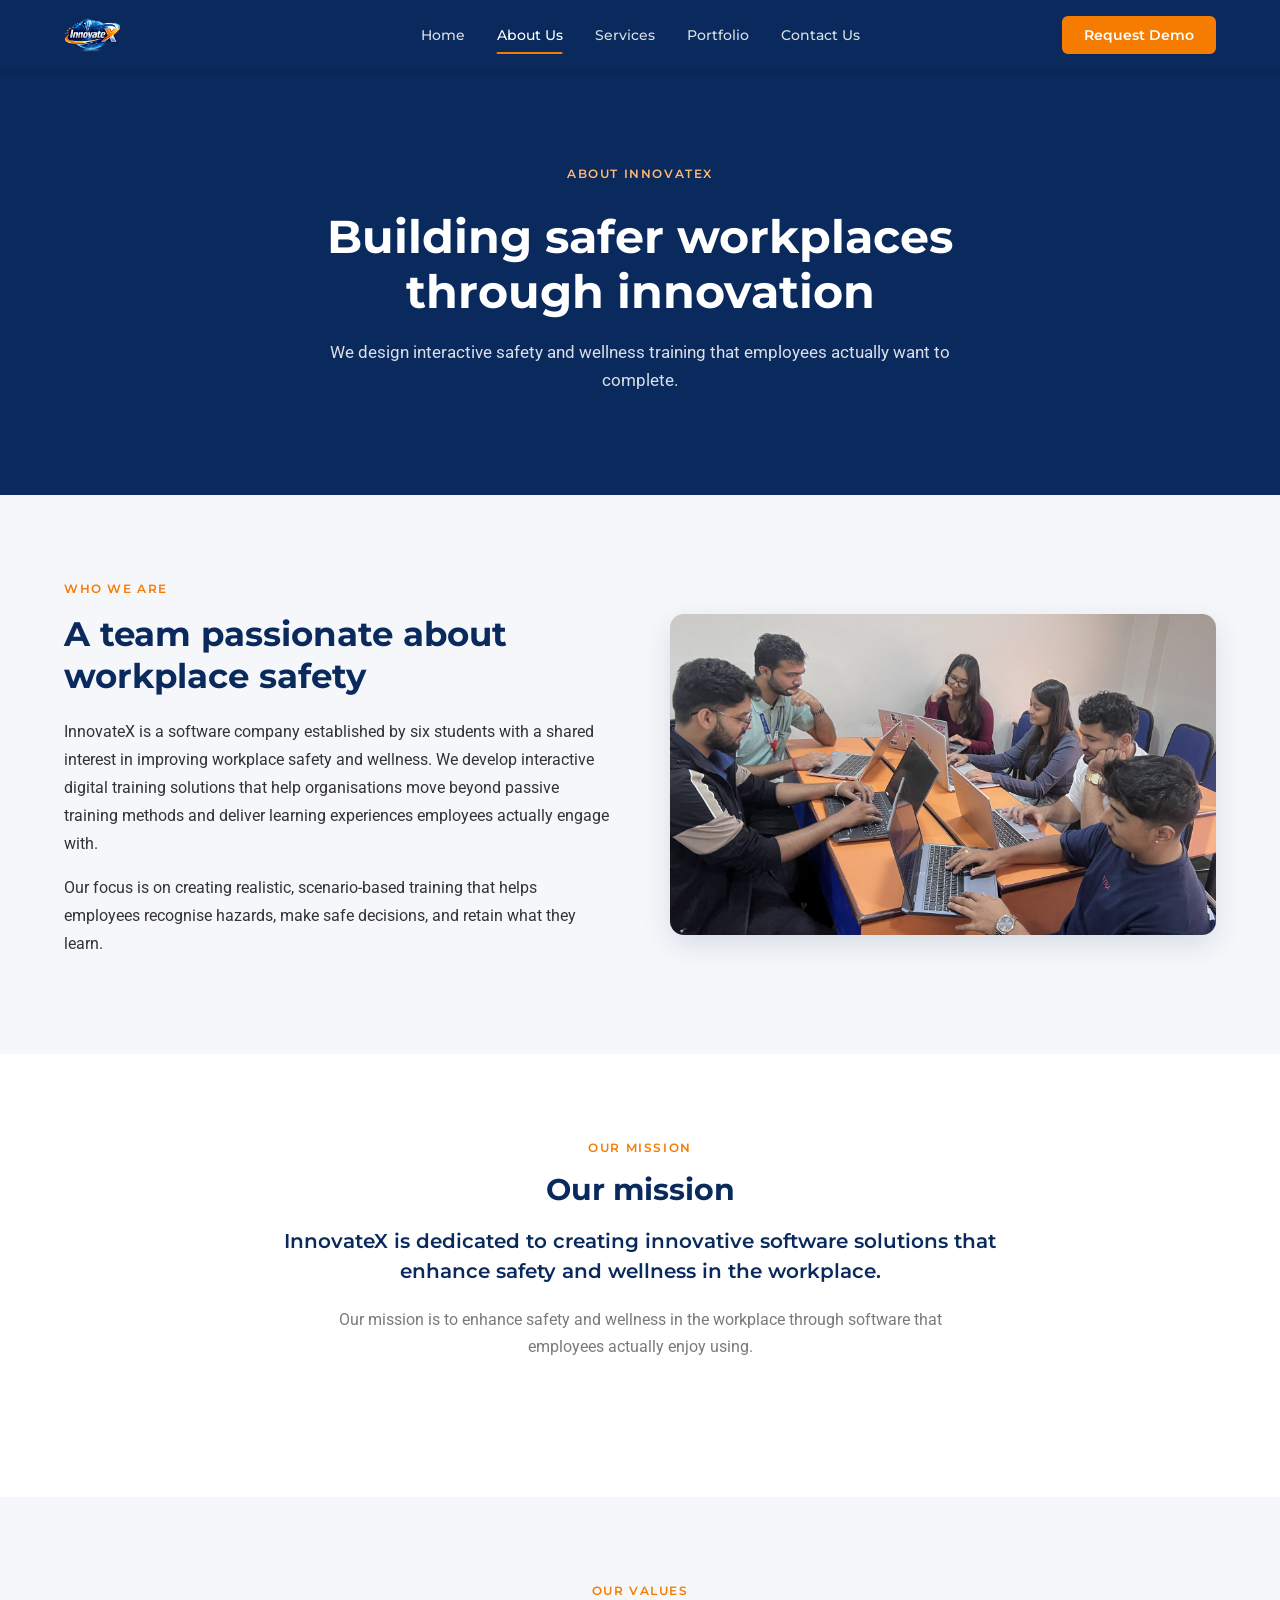
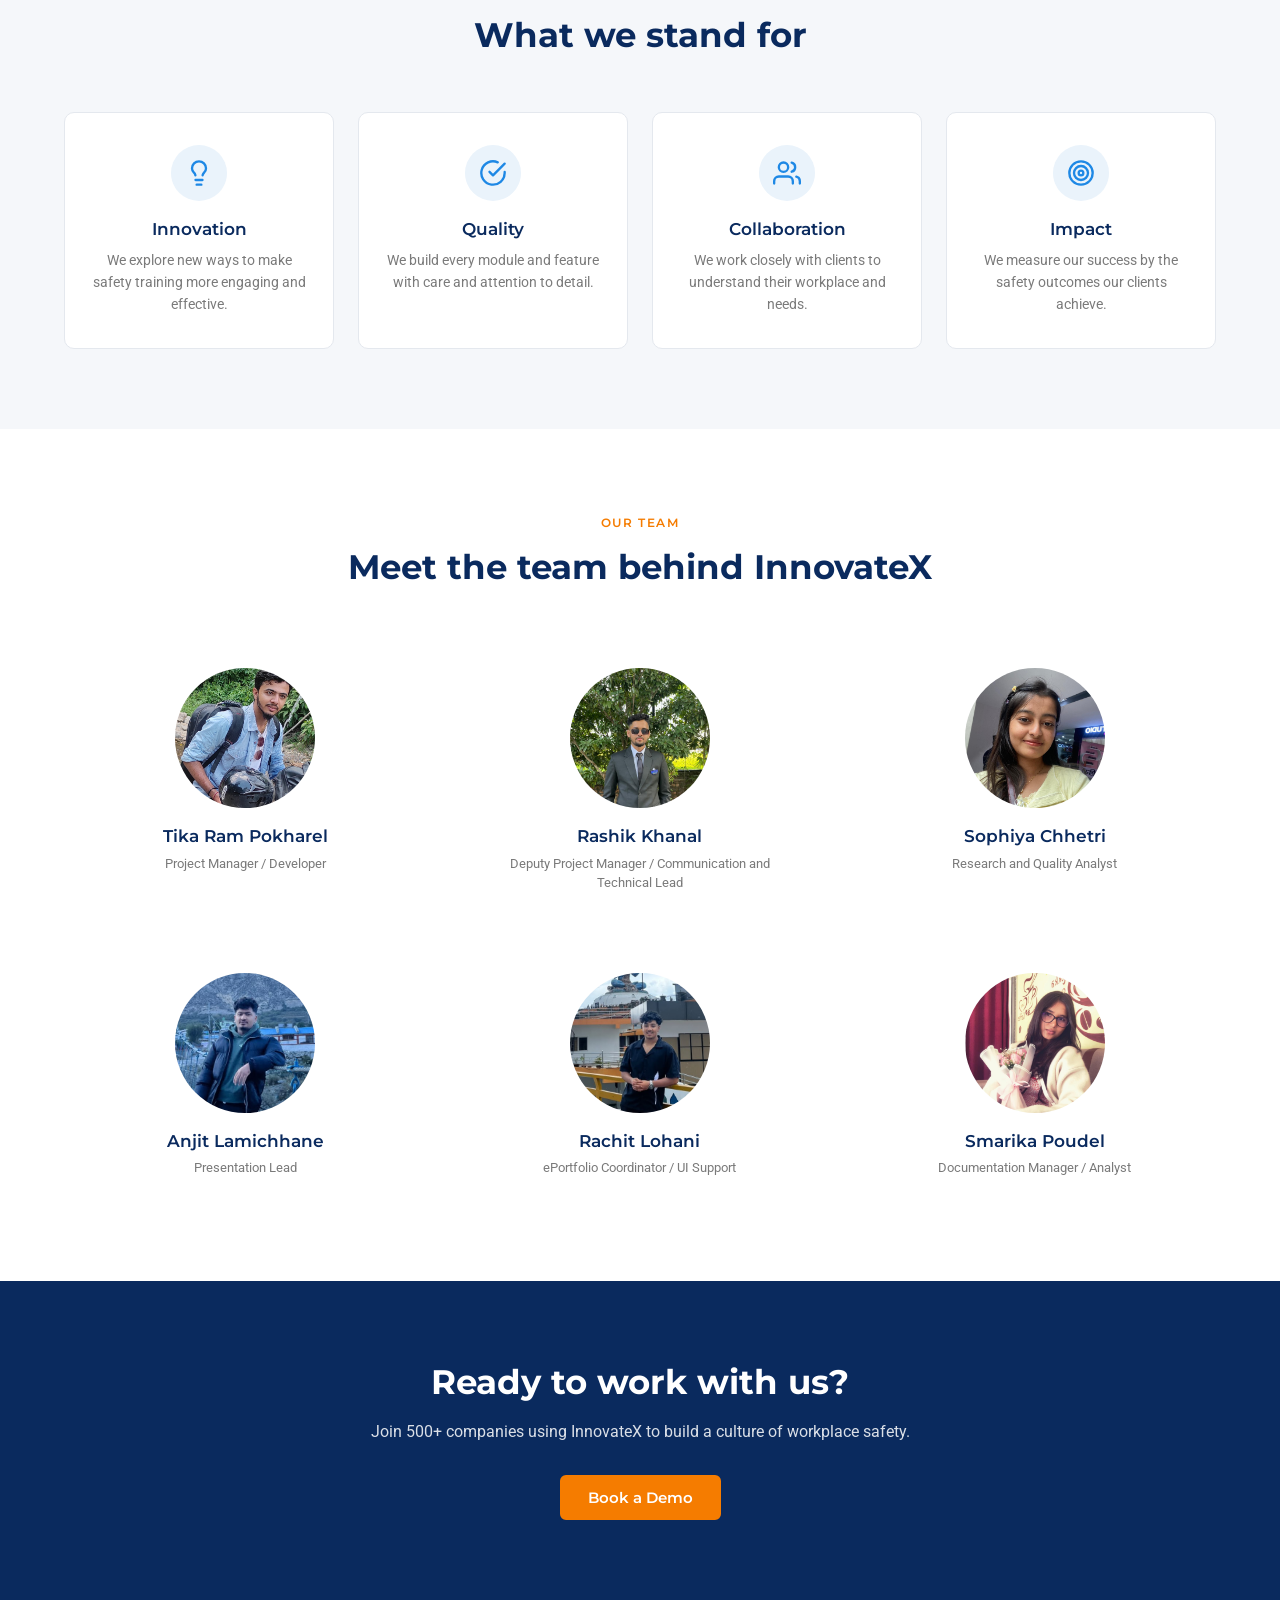
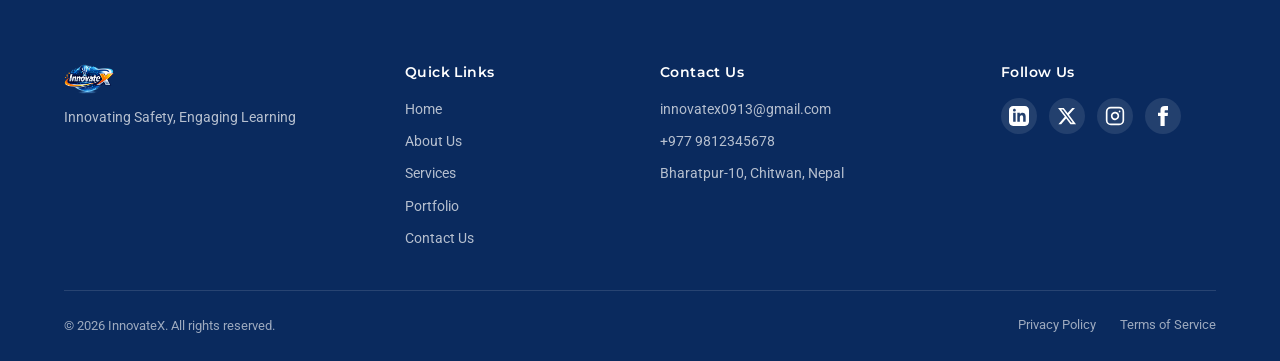
==== commit ae1f9464: "Convert PNG images to JPG and update references" ====
--- a/about.html
+++ b/about.html
@@ -79,7 +79,7 @@
           </div>
 
           <div class="two-column-image">
-            <img src="assets/images/about-team.png" alt="InnovateX team working on the training portal">
+            <img src="assets/images/about-team.jpg" alt="InnovateX team working on the training portal">
           </div>
 
         </div>
@@ -189,7 +189,7 @@
 
           <article class="team-card">
             <div class="team-photo">
-              <img src="assets/images/team/tika.png" alt="Tika Ram Pokharel">
+              <img src="assets/images/team/tika.jpg" alt="Tika Ram Pokharel">
             </div>
             <h3>Tika Ram Pokharel</h3>
             <p>Project Manager / Developer</p>
@@ -197,7 +197,7 @@
 
           <article class="team-card">
             <div class="team-photo">
-              <img src="assets/images/team/rashik.png" alt="Rashik Khanal">
+              <img src="assets/images/team/rashik.jpg" alt="Rashik Khanal">
             </div>
             <h3>Rashik Khanal</h3>
             <p>Deputy Project Manager / Communication and Technical Lead</p>
@@ -205,7 +205,7 @@
 
           <article class="team-card">
             <div class="team-photo">
-              <img src="assets/images/team/sophiya.png" alt="Sophiya Chhetri">
+              <img src="assets/images/team/sophiya.jpg" alt="Sophiya Chhetri">
             </div>
             <h3>Sophiya Chhetri</h3>
             <p>Research and Quality Analyst</p>
@@ -213,7 +213,7 @@
 
           <article class="team-card">
             <div class="team-photo">
-              <img src="assets/images/team/anjit.png" alt="Anjit Lamichhane">
+              <img src="assets/images/team/anjit.jpg" alt="Anjit Lamichhane">
             </div>
             <h3>Anjit Lamichhane</h3>
             <p>Presentation Lead</p>
@@ -221,7 +221,7 @@
 
           <article class="team-card">
             <div class="team-photo">
-              <img src="assets/images/team/rachit.png" alt="Rachit Lohani">
+              <img src="assets/images/team/rachit.jpg" alt="Rachit Lohani">
             </div>
             <h3>Rachit Lohani</h3>
             <p>ePortfolio Coordinator / UI Support</p>
@@ -229,7 +229,7 @@
 
           <article class="team-card">
             <div class="team-photo">
-              <img src="assets/images/team/smarika.png" alt="Smarika Poudel">
+              <img src="assets/images/team/smarika.jpg" alt="Smarika Poudel">
             </div>
             <h3>Smarika Poudel</h3>
             <p>Documentation Manager / Analyst</p>
